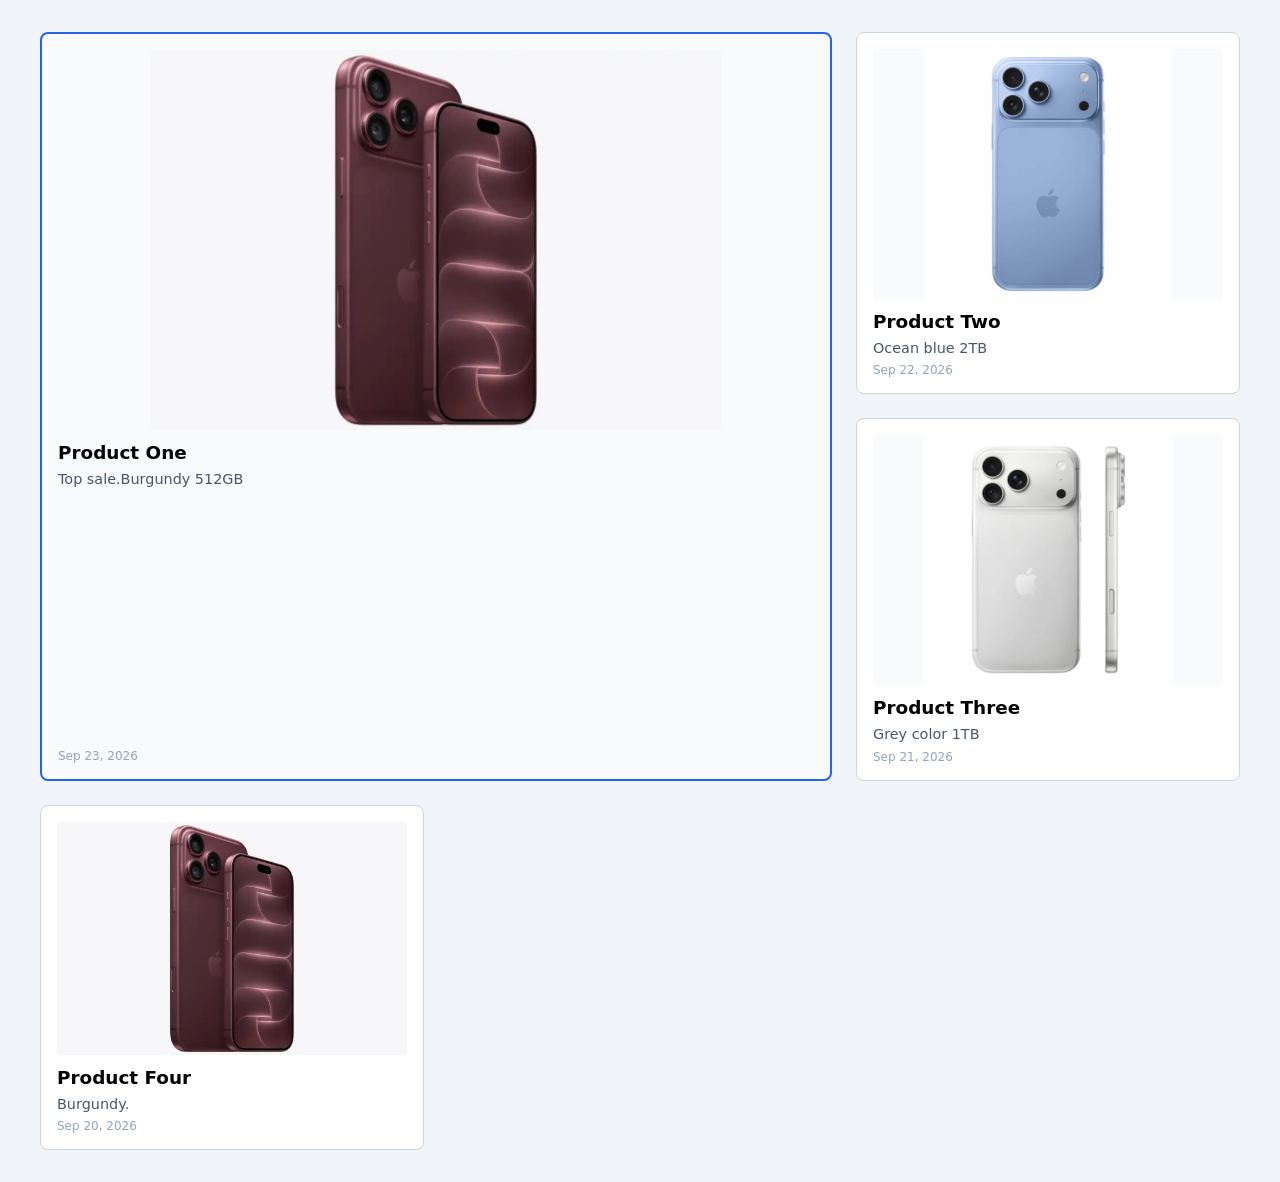
==== task3/index.html @ cefe1afd "Add files via upload" ====
<!DOCTYPE html>
<html lang="en">
<head>
    <meta charset="UTF-8">
    <title>Task 3 - Three Layouts, One Markup</title>
    <link rel="stylesheet" href="style.css">
</head>
<body>
    <div class="container magazine-mode">
        <article class="item lead-item">
            <img src="../images/111.webp" alt="Item 1" class="item-img">
            <div class="item-body">
                <h2 class="item-title">Product One</h2>
                <p class="item-desc">Top sale.Burgundy 512GB</p>
                <span class="item-date">Sep 23, 2026</span>
            </div>
        </article>
        <article class="item">
            <img src="../images/222.webp" alt="Item 2" class="item-img">
            <div class="item-body">
                <h3 class="item-title">Product Two</h3>
                <p class="item-desc">Ocean blue 2TB</p>
                <span class="item-date">Sep 22, 2026</span>
            </div>
        </article>
        <article class="item">
            <img src="../images/444.webp" alt="Item 3" class="item-img">
            <div class="item-body">
                <h3 class="item-title">Product Three</h3>
                <p class="item-desc">Grey color 1TB</p>
                <span class="item-date">Sep 21, 2026</span>
            </div>
        </article>
        <article class="item">
            <img src="../images/111.webp" alt="Item 4" class="item-img">
            <div class="item-body">
                <h3 class="item-title">Product Four</h3>
                <p class="item-desc">Burgundy.</p>
                <span class="item-date">Sep 20, 2026</span>
            </div>
        </article>

    </div>
</body>
</html>
---- task3/style.css ----
body {
    font-family: system-ui, -apple-system, sans-serif;
    margin: 0;
    padding: 2rem;
    background-color: #f1f5f9;
}

.container {
    max-width: 1200px;
    margin: 0 auto;
}
.item {
    background: #ffffff;
    border: 1px solid #cbd5e1;
    border-radius: 8px;
    overflow: hidden;
    padding: 1rem;
    display: flex;
    flex-direction: column;
    gap: 0.75rem;
}
.item-img {
    width: 100%;
    max-height: 250px;
    object-fit: contain; 
    background-color: #f8fafc; 
    border-radius: 4px;
}

.item-body {
    display: flex;
    flex-direction: column;
    gap: 0.35rem;
    flex-grow: 1;
}

.item-title {
    margin: 0;
    font-size: 1.15rem;
    font-weight: 600;
}

.item-desc {
    margin: 0;
    color: #475569;
    font-size: 0.9rem;
    line-height: 1.4;
}

.item-date {
    margin-top: auto;
    font-size: 0.75rem;
    color: #94a3b8;
}
.grid-mode {
    display: grid;
    grid-template-columns: repeat(auto-fit, minmax(280px, 1fr));
    gap: 1.5rem;
}
.list-mode {
    display: grid;
    grid-template-columns: 1fr;
    gap: 1rem;
}

.list-mode .item {
    flex-direction: row;
    align-items: center;
    gap: 1.5rem;
    padding: 0.75rem 1rem;
}

.list-mode .item-img {
    width: 140px;
    max-height: 90px;
    flex-shrink: 0;
}

.list-mode .item-date {
    margin-top: 0;
    margin-left: auto;
    white-space: nowrap;
}
.magazine-mode {
    display: grid;
    grid-template-columns: repeat(3, 1fr);
    gap: 1.5rem;
}

.magazine-mode .lead-item {
    grid-column: span 2;
    grid-row: span 2;
    background: #f8fafc;
    border: 2px solid #2563eb;
}
.magazine-mode .lead-item .item-img {
    max-height: 380px;
}
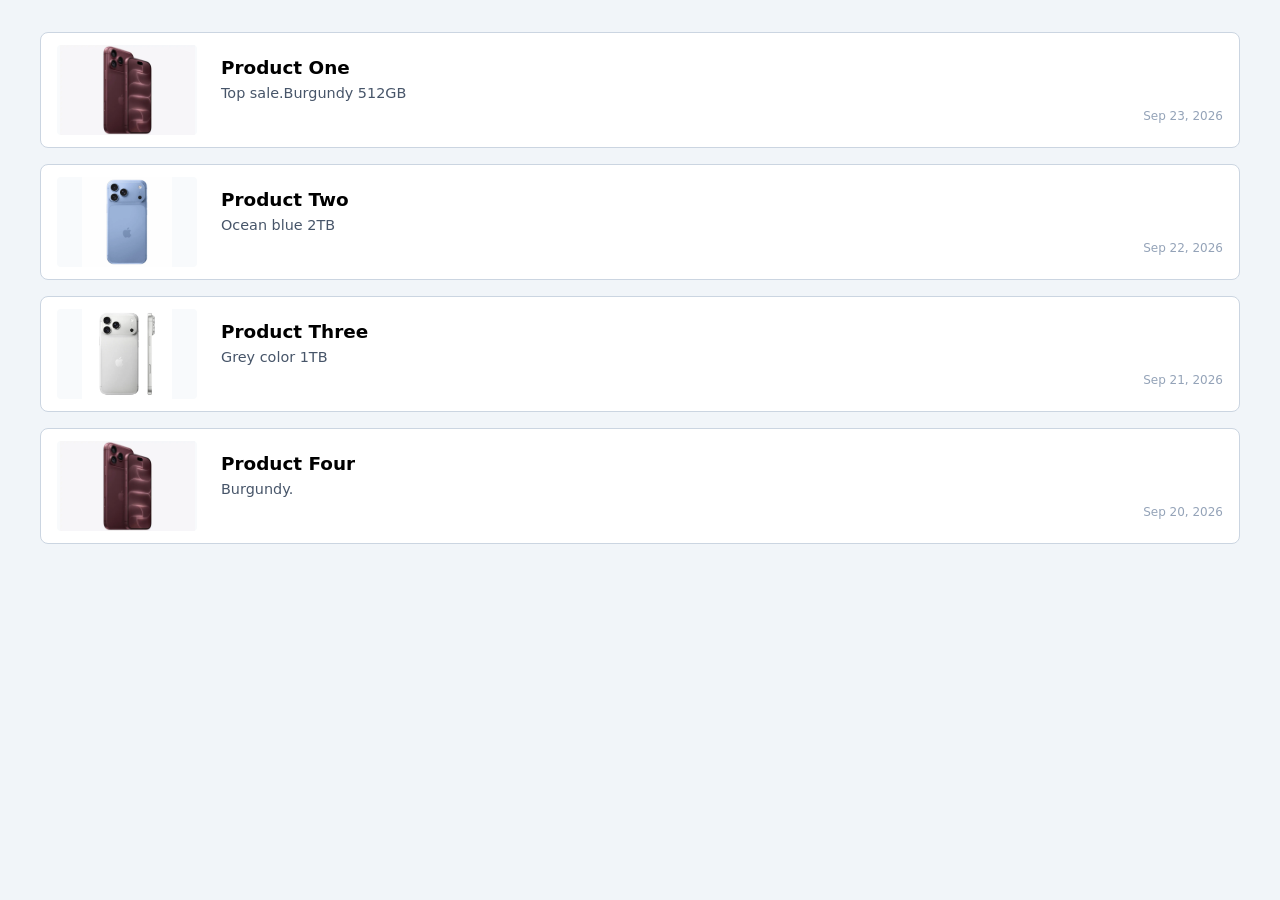
==== commit 1ac0ba1c: "Update index.html" ====
--- a/task3/index.html
+++ b/task3/index.html
@@ -6,7 +6,7 @@
     <link rel="stylesheet" href="style.css">
 </head>
 <body>
-    <div class="container magazine-mode">
+    <div class="container list-mode">
         <article class="item lead-item">
             <img src="../images/111.webp" alt="Item 1" class="item-img">
             <div class="item-body">
@@ -42,4 +42,4 @@
 
     </div>
 </body>
-</html>+</html>
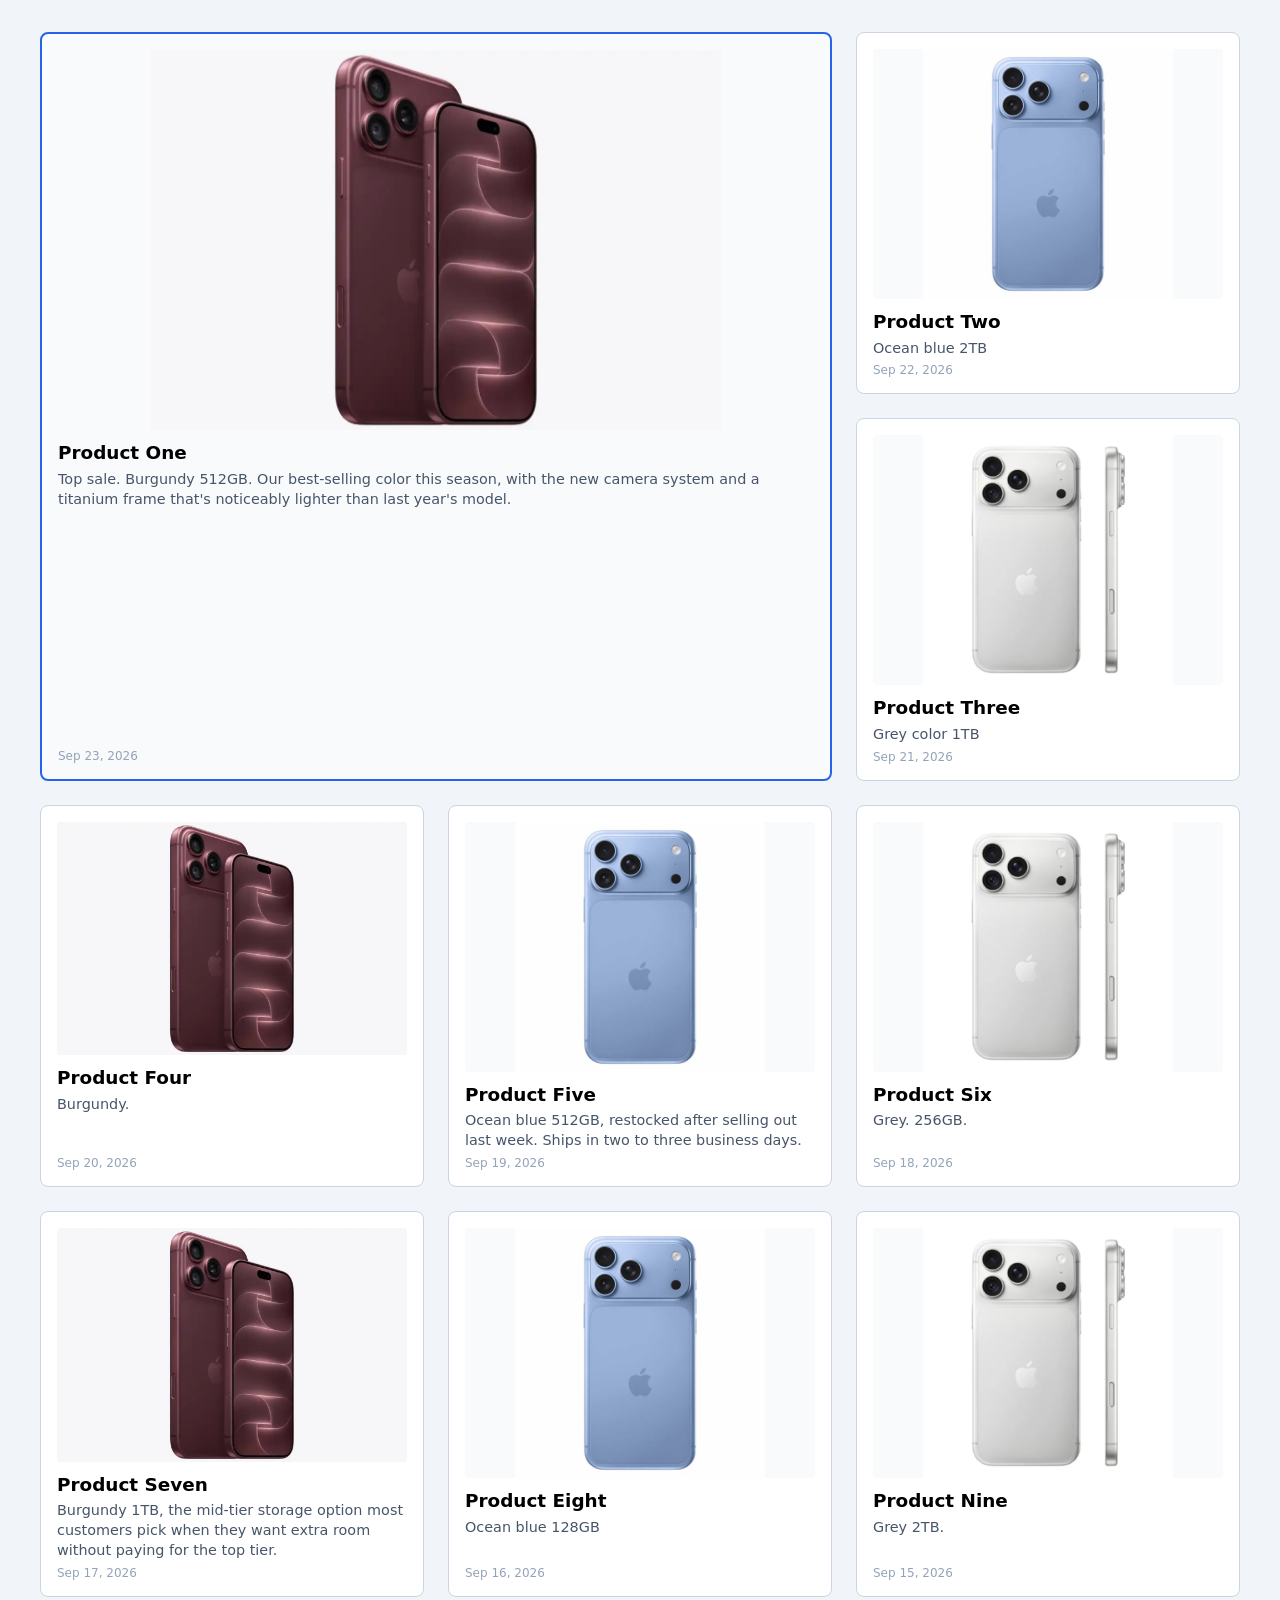
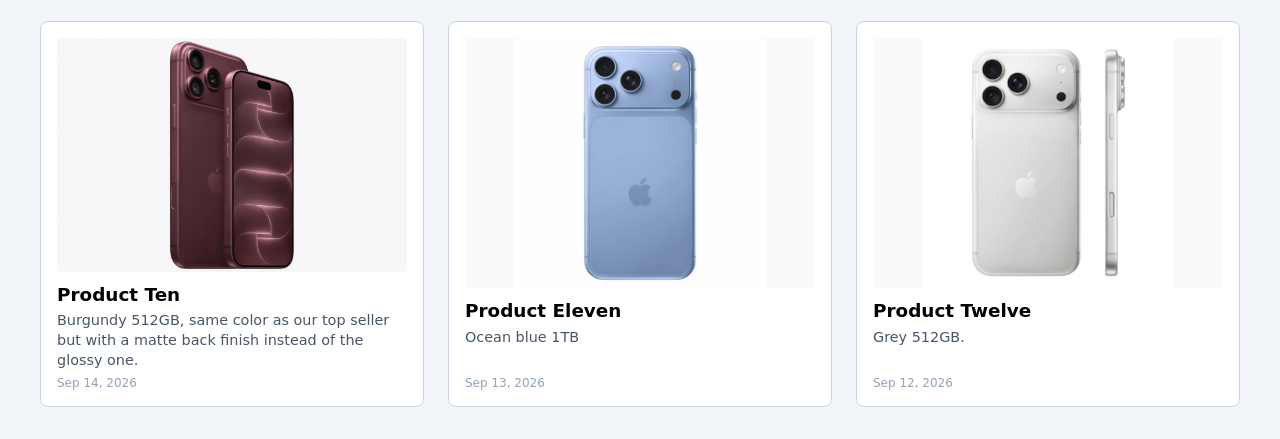
==== commit 3a35ee4f: "Update index.html for magazine layout and products Changed layout mode from list to magazine and add" ====
--- a/task3/index.html
+++ b/task3/index.html
@@ -6,12 +6,12 @@
     <link rel="stylesheet" href="style.css">
 </head>
 <body>
-    <div class="container list-mode">
+    <div class="container magazine-mode">
         <article class="item lead-item">
             <img src="../images/111.webp" alt="Item 1" class="item-img">
             <div class="item-body">
                 <h2 class="item-title">Product One</h2>
-                <p class="item-desc">Top sale.Burgundy 512GB</p>
+                <p class="item-desc">Top sale. Burgundy 512GB. Our best-selling color this season, with the new camera system and a titanium frame that's noticeably lighter than last year's model.</p>
                 <span class="item-date">Sep 23, 2026</span>
             </div>
         </article>
@@ -39,7 +39,70 @@
                 <span class="item-date">Sep 20, 2026</span>
             </div>
         </article>
-
+        <article class="item">
+            <img src="../images/222.webp" alt="Item 5" class="item-img">
+            <div class="item-body">
+                <h3 class="item-title">Product Five</h3>
+                <p class="item-desc">Ocean blue 512GB, restocked after selling out last week. Ships in two to three business days.</p>
+                <span class="item-date">Sep 19, 2026</span>
+            </div>
+        </article>
+        <article class="item">
+            <img src="../images/444.webp" alt="Item 6" class="item-img">
+            <div class="item-body">
+                <h3 class="item-title">Product Six</h3>
+                <p class="item-desc">Grey. 256GB.</p>
+                <span class="item-date">Sep 18, 2026</span>
+            </div>
+        </article>
+        <article class="item">
+            <img src="../images/111.webp" alt="Item 7" class="item-img">
+            <div class="item-body">
+                <h3 class="item-title">Product Seven</h3>
+                <p class="item-desc">Burgundy 1TB, the mid-tier storage option most customers pick when they want extra room without paying for the top tier.</p>
+                <span class="item-date">Sep 17, 2026</span>
+            </div>
+        </article>
+        <article class="item">
+            <img src="../images/222.webp" alt="Item 8" class="item-img">
+            <div class="item-body">
+                <h3 class="item-title">Product Eight</h3>
+                <p class="item-desc">Ocean blue 128GB</p>
+                <span class="item-date">Sep 16, 2026</span>
+            </div>
+        </article>
+        <article class="item">
+            <img src="../images/444.webp" alt="Item 9" class="item-img">
+            <div class="item-body">
+                <h3 class="item-title">Product Nine</h3>
+                <p class="item-desc">Grey 2TB.</p>
+                <span class="item-date">Sep 15, 2026</span>
+            </div>
+        </article>
+        <article class="item">
+            <img src="../images/111.webp" alt="Item 10" class="item-img">
+            <div class="item-body">
+                <h3 class="item-title">Product Ten</h3>
+                <p class="item-desc">Burgundy 512GB, same color as our top seller but with a matte back finish instead of the glossy one.</p>
+                <span class="item-date">Sep 14, 2026</span>
+            </div>
+        </article>
+        <article class="item">
+            <img src="../images/222.webp" alt="Item 11" class="item-img">
+            <div class="item-body">
+                <h3 class="item-title">Product Eleven</h3>
+                <p class="item-desc">Ocean blue 1TB</p>
+                <span class="item-date">Sep 13, 2026</span>
+            </div>
+        </article>
+        <article class="item">
+            <img src="../images/444.webp" alt="Item 12" class="item-img">
+            <div class="item-body">
+                <h3 class="item-title">Product Twelve</h3>
+                <p class="item-desc">Grey 512GB.</p>
+                <span class="item-date">Sep 12, 2026</span>
+            </div>
+        </article>
     </div>
 </body>
 </html>
